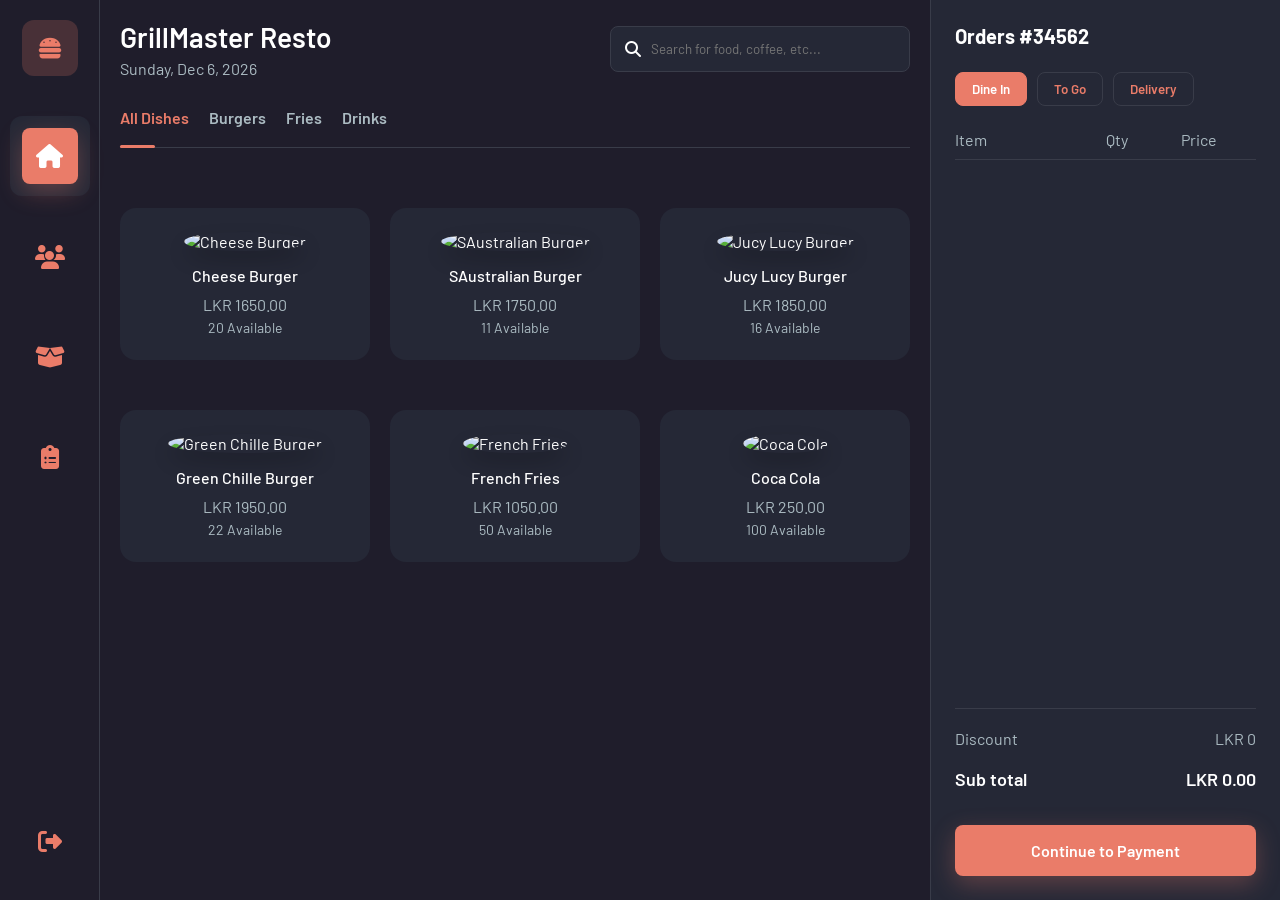
==== index.html @ 87740eab "Initial commit of the Burgershop POS System with complete HTML structure, JavaScript functionality f" ====
<!DOCTYPE html>
<html lang="en">
<head>
    <meta charset="UTF-8">
    <meta name="viewport" content="width=device-width, initial-scale=1.0">
    <title>GrillMaster POS</title>
    <link rel="stylesheet" href="styles.css">
    <link href="https://fonts.googleapis.com/css2?family=Barlow:wght@400;500;600;700&display=swap" rel="stylesheet">
    <link rel="stylesheet" href="https://cdnjs.cloudflare.com/ajax/libs/font-awesome/6.4.0/css/all.min.css">
</head>
<body>
    <div class="container">
        <!-- Sidebar Navigation -->
        <aside class="sidebar">
            <div class="logo">
                <i class="fa-solid fa-burger"></i>
            </div>
            <nav>
                <ul>
                    <li class="active" onclick="showSection('pos')">
                        <a href="#"><i class="fa-solid fa-house"></i></a>
                    </li>
                    <li onclick="showSection('customers')">
                        <a href="#"><i class="fa-solid fa-users"></i></a>
                    </li>
                    <li onclick="showSection('products')">
                        <a href="#"><i class="fa-solid fa-box-open"></i></a>
                    </li>
                    <li onclick="showSection('orders')">
                        <a href="#"><i class="fa-solid fa-clipboard-list"></i></a>
                    </li>
                </ul>
            </nav>
            <div class="logout">
                <a href="#"><i class="fa-solid fa-right-from-bracket"></i></a>
            </div>
        </aside>

        <!-- Main Content -->
        <main class="main-content">
            <!-- POS Section -->
            <section id="pos-section" class="section active">
                <header>
                    <div class="header-title">
                        <h1>GrillMaster Resto</h1>
                        <p id="current-date">Tuesday, 2 Feb 2021</p>
                    </div>
                    <div class="search-bar">
                        <i class="fa-solid fa-magnifying-glass"></i>
                        <input type="text" placeholder="Search for food, coffee, etc..." id="search-product">
                    </div>
                </header>

                <div class="categories">
                    <button class="category-btn active" onclick="filterProducts('all')">All Dishes</button>
                    <button class="category-btn" onclick="filterProducts('Burger')">Burgers</button>
                    <button class="category-btn" onclick="filterProducts('Fries')">Fries</button>
                    <button class="category-btn" onclick="filterProducts('Drink')">Drinks</button>
                </div>

                <div class="product-grid" id="product-list"></div>
            </section>

            <!-- Customers Section -->
            <section id="customers-section" class="section">
                <header>
                    <h1>Customer Management</h1>
                    <button class="btn-primary" onclick="openAddCustomerModal()"><i class="fa-solid fa-plus"></i> Add Customer</button>
                </header>
                <div class="table-container">
                    <table id="customer-table">
                        <thead>
                            <tr>
                                <th>ID</th>
                                <th>Name</th>
                                <th>Phone</th>
                                <th>Email</th>
                                <th>Actions</th>
                            </tr>
                        </thead>
                        <tbody></tbody>
                    </table>
                </div>
            </section>

            <!-- Products Management Section -->
            <section id="products-section" class="section">
                <header>
                    <h1>Product Management</h1>
                    <button class="btn-primary" onclick="openAddProductModal()"><i class="fa-solid fa-plus"></i> Add Product</button>
                </header>
                <div class="table-container">
                    <table id="product-table">
                        <thead>
                            <tr>
                                <th>ID</th>
                                <th>Image</th>
                                <th>Name</th>
                                <th>Category</th>
                                <th>Price</th>
                                <th>Actions</th>
                            </tr>
                        </thead>
                        <tbody>
                            <!-- Product rows -->
                        </tbody>
                    </table>
                </div>
            </section>

            <!-- Orders Management Section -->
            <section id="orders-section" class="section">
                <header>
                    <h1>Order History</h1>
                </header>
                <div class="table-container">
                    <table id="order-table">
                        <thead>
                            <tr>
                                <th>Order ID</th>
                                <th>Customer</th>
                                <th>Total</th>
                                <th>Date</th>
                                <th>Items</th>
                                <th>Actions</th>
                            </tr>
                        </thead>
                        <tbody></tbody>
                    </table>
                </div>
            </section>
        </main>

        <!-- Right Sidebar (Cart) -->
        <aside class="cart-sidebar">
            <div class="cart-header">
                <h2>Orders #<span id="order-id-display">34562</span></h2>
                <div class="order-type-buttons">
                    <button class="type-btn active">Dine In</button>
                    <button class="type-btn">To Go</button>
                    <button class="type-btn">Delivery</button>
                </div>
            </div>

            <div class="cart-items-header">
                <span>Item</span>
                <span>Qty</span>
                <span>Price</span>
            </div>

            <div class="cart-items" id="cart-items-container"></div>

            <div class="cart-footer">
                <div class="summary-row">
                    <span>Discount</span>
                    <span>LKR 0</span>
                </div>
                <div class="summary-row total">
                    <span>Sub total</span>
                    <span id="cart-total">LKR 0.00</span>
                </div>
                <button class="btn-payment" onclick="processPayment()">Continue to Payment</button>
            </div>
        </aside>
    </div>

    <!-- Modals -->
    <!-- Customer Modal -->
    <div id="customer-modal" class="modal">
        <div class="modal-content">
            <span class="close" onclick="closeModal('customer-modal')">&times;</span>
            <h2 id="customer-modal-title">Add Customer</h2>
            <form id="customer-form">
                <input type="hidden" id="customer-id">
                <div class="form-group">
                    <label>Name</label>
                    <input type="text" id="customer-name" required>
                </div>
                <div class="form-group">
                    <label>Phone</label>
                    <input type="text" id="customer-phone" required>
                </div>
                <div class="form-group">
                    <label>Email</label>
                    <input type="email" id="customer-email">
                </div>
                <button type="submit" class="btn-primary">Save</button>
            </form>
        </div>
    </div>

    <!-- Product Modal -->
    <div id="product-modal" class="modal">
        <div class="modal-content">
            <span class="close" onclick="closeModal('product-modal')">&times;</span>
            <h2 id="product-modal-title">Add Product</h2>
            <form id="product-form">
                <input type="hidden" id="product-id">
                <div class="form-group">
                    <label>Name</label>
                    <input type="text" id="product-name" required>
                </div>
                <div class="form-group">
                    <label>Category</label>
                    <select id="product-category" required>
                        <option value="Burger">Burger</option>
                        <option value="Fries">Fries</option>
                        <option value="Drink">Drink</option>
                    </select>
                </div>
                <div class="form-group">
                    <label>Price</label>
                    <input type="number" step="0.01" id="product-price" required>
                </div>
                <div class="form-group">
                    <label>Stock Quantity</label>
                    <input type="number" id="product-stock" required>
                </div>
                <div class="form-group">
                    <label>Image URL</label>
                    <input type="text" id="product-image" placeholder="https://example.com/image.png">
                </div>
                <button type="submit" class="btn-primary">Save</button>
            </form>
        </div>
    </div>

    <script src="script.js"></script>
</body>
</html>
---- styles.css ----
:root {
    --bg-color: #1f1d2b;
    --panel-color: #252836;
    --accent-color: #ea7c69;
    --text-color: #ffffff;
    --text-secondary: #abbbc2;
    --border-color: #393c49;
    --success-color: #50d1aa;
    --danger-color: #ff7ca3;
}

* {
    margin: 0;
    padding: 0;
    box-sizing: border-box;
    font-family: 'Barlow', sans-serif;
}

body {
    background-color: var(--bg-color);
    color: var(--text-color);
    height: 100vh;
    overflow: hidden;
}

.container {
    display: grid;
    grid-template-columns: 100px 1fr 350px;
    height: 100vh;
}

/* Sidebar Navigation */
.sidebar {
    background-color: var(--bg-color);
    display: flex;
    flex-direction: column;
    align-items: center;
    padding: 20px 0;
    border-right: 1px solid var(--border-color);
}

.sidebar .logo {
    background-color: rgba(234, 124, 105, 0.2);
    color: var(--accent-color);
    width: 56px;
    height: 56px;
    border-radius: 12px;
    display: flex;
    justify-content: center;
    align-items: center;
    font-size: 24px;
    margin-bottom: 40px;
}

.sidebar nav ul {
    list-style: none;
    display: flex;
    flex-direction: column;
    gap: 20px;
}

.sidebar nav li {
    width: 80px;
    height: 80px;
    display: flex;
    justify-content: center;
    align-items: center;
    border-radius: 12px;
    cursor: pointer;
    transition: all 0.3s ease;
}

.sidebar nav li a {
    color: var(--accent-color);
    font-size: 24px;
    text-decoration: none;
}

.sidebar nav li.active {
    background-color: var(--panel-color);
}

.sidebar nav li.active a {
    color: #fff;
    background-color: var(--accent-color);
    width: 56px;
    height: 56px;
    display: flex;
    justify-content: center;
    align-items: center;
    border-radius: 8px;
    box-shadow: 0px 8px 24px rgba(234, 124, 105, 0.3);
}

.sidebar .logout {
    margin-top: auto;
    width: 80px;
    height: 80px;
    display: flex;
    justify-content: center;
    align-items: center;
}

.sidebar .logout a {
    color: var(--accent-color);
    font-size: 24px;
}

/* Main Content */
.main-content {
    padding: 20px;
    overflow-y: auto;
}

.section {
    display: none;
}

.section.active {
    display: block;
}

header {
    display: flex;
    justify-content: space-between;
    align-items: center;
    margin-bottom: 30px;
}

.header-title h1 {
    font-size: 28px;
    font-weight: 600;
}

.header-title p {
    color: var(--text-secondary);
    font-size: 16px;
    margin-top: 5px;
}

.search-bar {
    background-color: var(--panel-color);
    padding: 14px;
    border-radius: 8px;
    display: flex;
    align-items: center;
    width: 300px;
    border: 1px solid var(--border-color);
}

.search-bar i {
    color: var(--text-color);
    margin-right: 10px;
}

.search-bar input {
    background: transparent;
    border: none;
    color: var(--text-color);
    width: 100%;
    outline: none;
}

/* Categories */
.categories {
    display: flex;
    gap: 20px;
    margin-bottom: 30px;
    border-bottom: 1px solid var(--border-color);
    padding-bottom: 10px;
}

.category-btn {
    background: transparent;
    border: none;
    color: var(--text-secondary);
    font-size: 16px;
    font-weight: 600;
    cursor: pointer;
    padding-bottom: 10px;
    position: relative;
}

.category-btn.active {
    color: var(--accent-color);
}

.category-btn.active::after {
    content: '';
    position: absolute;
    bottom: -11px;
    left: 0;
    width: 50%;
    height: 3px;
    background-color: var(--accent-color);
    border-radius: 2px;
}

/* Product Grid */
.product-grid {
    display: grid;
    grid-template-columns: repeat(auto-fill, minmax(200px, 1fr));
    gap: 20px;
}

.product-card {
    background-color: var(--panel-color);
    border-radius: 16px;
    padding: 24px;
    text-align: center;
    cursor: pointer;
    transition: transform 0.2s;
    position: relative;
    margin-top: 30px;
}

.product-card:hover {
    transform: translateY(-5px);
}

.product-card img {
    width: 130px;
    height: 130px;
    border-radius: 50%;
    object-fit: cover;
    margin-top: -60px;
    margin-bottom: 15px;
    box-shadow: 0 10px 20px rgba(0,0,0,0.2);
}

.product-card h3 {
    font-size: 16px;
    margin-bottom: 10px;
    font-weight: 500;
}

.product-card .price {
    font-size: 16px;
    color: var(--text-secondary);
    margin-bottom: 5px;
}

.product-card .stock {
    font-size: 14px;
    color: var(--text-secondary);
}

/* Cart Sidebar */
.cart-sidebar {
    background-color: var(--panel-color);
    padding: 24px;
    display: flex;
    flex-direction: column;
    border-left: 1px solid var(--border-color);
}

.cart-header h2 {
    font-size: 20px;
    margin-bottom: 24px;
}

.order-type-buttons {
    display: flex;
    gap: 10px;
    margin-bottom: 24px;
}

.type-btn {
    background: transparent;
    border: 1px solid var(--border-color);
    color: var(--accent-color);
    padding: 8px 16px;
    border-radius: 8px;
    cursor: pointer;
    font-weight: 600;
}

.type-btn.active {
    background-color: var(--accent-color);
    color: #fff;
    border-color: var(--accent-color);
}

.cart-items-header {
    display: grid;
    grid-template-columns: 2fr 1fr 1fr;
    color: var(--text-secondary);
    font-size: 16px;
    margin-bottom: 20px;
    padding-bottom: 10px;
    border-bottom: 1px solid var(--border-color);
}

.cart-items {
    flex: 1;
    overflow-y: auto;
    display: flex;
    flex-direction: column;
    gap: 20px;
}

.cart-item {
    display: grid;
    grid-template-columns: 2fr 1fr 1fr;
    align-items: center;
}

.cart-item-info {
    display: flex;
    flex-direction: column;
    gap: 5px;
}

.cart-item-name {
    font-size: 14px;
    font-weight: 500;
    white-space: nowrap;
    overflow: hidden;
    text-overflow: ellipsis;
    max-width: 120px;
}

.cart-item-price {
    color: var(--text-secondary);
    font-size: 12px;
}

.cart-item-qty {
    display: flex;
    align-items: center;
    gap: 10px;
}

.qty-btn {
    background-color: var(--border-color);
    border: none;
    color: var(--text-color);
    width: 24px;
    height: 24px;
    border-radius: 4px;
    cursor: pointer;
    display: flex;
    justify-content: center;
    align-items: center;
}

.cart-item-total {
    text-align: right;
    font-weight: 500;
}

.cart-item-remove {
    grid-column: 1 / -1;
    margin-top: 10px;
    background: transparent;
    border: 1px solid var(--danger-color);
    color: var(--danger-color);
    padding: 5px;
    border-radius: 4px;
    cursor: pointer;
    width: 100%;
    display: flex;
    justify-content: center;
    align-items: center;
    gap: 5px;
}

.cart-footer {
    margin-top: auto;
    padding-top: 20px;
    border-top: 1px solid var(--border-color);
}

.summary-row {
    display: flex;
    justify-content: space-between;
    margin-bottom: 15px;
    color: var(--text-secondary);
}

.summary-row.total {
    color: var(--text-color);
    font-size: 18px;
    font-weight: 600;
    margin-top: 20px;
}

.btn-payment {
    width: 100%;
    background-color: var(--accent-color);
    color: #fff;
    border: none;
    padding: 16px;
    border-radius: 8px;
    font-size: 16px;
    font-weight: 600;
    cursor: pointer;
    box-shadow: 0 8px 24px rgba(234, 124, 105, 0.3);
    margin-top: 20px;
}

/* Tables */
.table-container {
    background-color: var(--panel-color);
    border-radius: 16px;
    padding: 20px;
    overflow-x: auto;
}

table {
    width: 100%;
    border-collapse: collapse;
    color: var(--text-color);
}

th, td {
    padding: 15px;
    text-align: left;
    border-bottom: 1px solid var(--border-color);
}

th {
    color: var(--text-secondary);
    font-weight: 500;
}

.btn-primary {
    background-color: var(--accent-color);
    color: #fff;
    border: none;
    padding: 10px 20px;
    border-radius: 8px;
    cursor: pointer;
    font-weight: 500;
}

.btn-icon {
    background: transparent;
    border: 1px solid var(--border-color);
    color: var(--text-color);
    width: 32px;
    height: 32px;
    border-radius: 8px;
    cursor: pointer;
    margin-right: 5px;
}

.btn-icon.delete {
    color: var(--danger-color);
    border-color: var(--danger-color);
}

/* Modal */
.modal {
    display: none;
    position: fixed;
    z-index: 100;
    left: 0;
    top: 0;
    width: 100%;
    height: 100%;
    background-color: rgba(0,0,0,0.7);
}

.modal-content {
    background-color: var(--panel-color);
    margin: 10% auto;
    padding: 30px;
    border-radius: 16px;
    width: 400px;
    position: relative;
}

.close {
    position: absolute;
    right: 20px;
    top: 20px;
    color: var(--text-secondary);
    font-size: 28px;
    font-weight: bold;
    cursor: pointer;
}

.form-group {
    margin-bottom: 20px;
}

.form-group label {
    display: block;
    margin-bottom: 8px;
    color: var(--text-secondary);
}

.form-group input, .form-group select {
    width: 100%;
    padding: 12px;
    background-color: var(--bg-color);
    border: 1px solid var(--border-color);
    border-radius: 8px;
    color: var(--text-color);
    outline: none;
}

/* Scrollbar */
::-webkit-scrollbar {
    width: 6px;
}

::-webkit-scrollbar-track {
    background: var(--bg-color);
}

::-webkit-scrollbar-thumb {
    background: var(--border-color);
    border-radius: 3px;
}
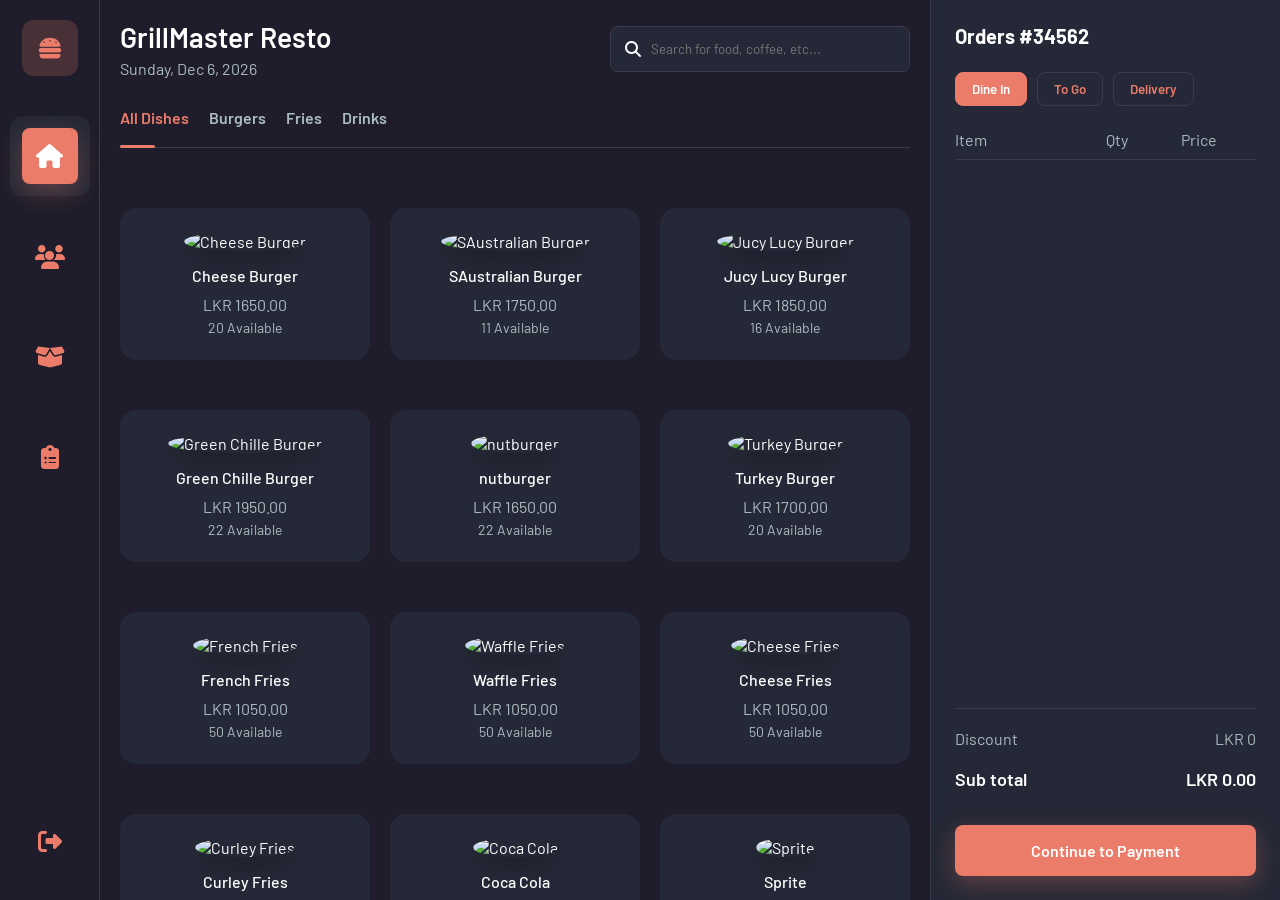
==== commit 081bff44: "Add order details modal and enhance order data structure with itemized details" ====
--- a/index.html
+++ b/index.html
@@ -38,6 +38,12 @@
 
         <!-- Main Content -->
         <main class="main-content">
+            <!-- Mobile Cart Toggle -->
+            <button class="mobile-cart-toggle" onclick="toggleCart()">
+                <i class="fa-solid fa-cart-shopping"></i>
+                <span id="cart-count-badge">0</span>
+            </button>
+
             <!-- POS Section -->
             <section id="pos-section" class="section active">
                 <header>
@@ -225,6 +231,17 @@
         </div>
     </div>
 
+    <!-- Order Details Modal -->
+    <div id="order-modal" class="modal">
+        <div class="modal-content">
+            <span class="close" onclick="closeModal('order-modal')">&times;</span>
+            <h2>Order Details</h2>
+            <div id="order-details-content">
+                <!-- Details will be populated by JS -->
+            </div>
+        </div>
+    </div>
+
     <script src="script.js"></script>
 </body>
 </html>
--- a/styles.css
+++ b/styles.css
@@ -29,7 +29,6 @@
     height: 100vh;
 }
 
-/* Sidebar Navigation */
 .sidebar {
     background-color: var(--bg-color);
     display: flex;
@@ -106,7 +105,6 @@
     font-size: 24px;
 }
 
-/* Main Content */
 .main-content {
     padding: 20px;
     overflow-y: auto;
@@ -448,6 +446,22 @@
 .btn-icon.delete {
     color: var(--danger-color);
     border-color: var(--danger-color);
+}
+
+.btn-view {
+    background: transparent;
+    border: 1px solid var(--accent-color);
+    color: var(--accent-color);
+    padding: 6px 12px;
+    border-radius: 8px;
+    cursor: pointer;
+    font-weight: 500;
+    transition: all 0.3s ease;
+}
+
+.btn-view:hover {
+    background-color: var(--accent-color);
+    color: #fff;
 }
 
 /* Modal */
@@ -464,11 +478,14 @@
 
 .modal-content {
     background-color: var(--panel-color);
-    margin: 10% auto;
+    margin: 5% auto;
     padding: 30px;
     border-radius: 16px;
-    width: 400px;
+    width: 90%;
+    max-width: 400px;
     position: relative;
+    max-height: 90vh;
+    overflow-y: auto;
 }
 
 .close {
@@ -514,3 +531,192 @@
     background: var(--border-color);
     border-radius: 3px;
 }
+
+/* Mobile Cart Toggle Button (Default Hidden) */
+.mobile-cart-toggle {
+    display: none;
+}
+
+/* Responsive Design */
+@media screen and (max-width: 1024px) {
+    .container {
+        grid-template-columns: 80px 1fr;
+        position: relative;
+    }
+    
+    .cart-sidebar {
+        position: fixed;
+        right: -100%;
+        top: 0;
+        height: 100vh;
+        width: 100%;
+        max-width: 400px;
+        z-index: 100;
+        transition: right 0.3s ease;
+        box-shadow: -5px 0 15px rgba(0,0,0,0.5);
+    }
+    
+    .cart-sidebar.open {
+        right: 0;
+    }
+
+    /* Overlay when cart is open */
+    .cart-overlay {
+        display: none;
+        position: fixed;
+        top: 0;
+        left: 0;
+        width: 100%;
+        height: 100%;
+        background: rgba(0,0,0,0.5);
+        z-index: 99;
+    }
+    
+    .cart-overlay.open {
+        display: block;
+    }
+    
+    .mobile-cart-toggle {
+        display: flex;
+        position: fixed;
+        bottom: 30px;
+        right: 30px;
+        background-color: var(--accent-color);
+        color: white;
+        width: 60px;
+        height: 60px;
+        border-radius: 50%;
+        justify-content: center;
+        align-items: center;
+        font-size: 24px;
+        border: none;
+        box-shadow: 0 4px 12px rgba(234, 124, 105, 0.4);
+        z-index: 95;
+        cursor: pointer;
+    }
+
+    #cart-count-badge {
+        position: absolute;
+        top: 0;
+        right: 0;
+        background-color: white;
+        color: var(--accent-color);
+        font-size: 12px;
+        font-weight: bold;
+        width: 20px;
+        height: 20px;
+        border-radius: 50%;
+        display: flex;
+        justify-content: center;
+        align-items: center;
+        border: 2px solid var(--accent-color);
+    }
+}
+
+@media screen and (max-width: 768px) {
+    .container {
+        display: flex;
+        flex-direction: column-reverse;
+        height: 100vh;
+    }
+
+    /* Bottom Navigation */
+    .sidebar {
+        flex-direction: row;
+        width: 100%;
+        height: 70px;
+        padding: 0;
+        border-right: none;
+        border-top: 1px solid var(--border-color);
+        justify-content: space-around;
+        z-index: 90;
+        position: relative; /* Ensure it stays at bottom in flex layout */
+    }
+
+    .sidebar .logo, .sidebar .logout {
+        display: none;
+    }
+
+    .sidebar nav ul {
+        flex-direction: row;
+        gap: 0;
+        width: 100%;
+        justify-content: space-around;
+    }
+
+    .sidebar nav li {
+        width: auto;
+        height: auto;
+        padding: 10px;
+    }
+    
+    .sidebar nav li.active {
+        background-color: transparent;
+    }
+
+    .sidebar nav li.active a {
+        box-shadow: none;
+        transform: translateY(-5px);
+    }
+
+    /* Main Content */
+    .main-content {
+        flex: 1;
+        padding: 15px;
+        padding-bottom: 80px; /* Space for floating button */
+    }
+
+    /* Header */
+    header {
+        flex-direction: column;
+        align-items: flex-start;
+        gap: 15px;
+    }
+
+    .search-bar {
+        width: 100%;
+    }
+
+    /* Categories */
+    .categories {
+        overflow-x: auto;
+        padding-bottom: 5px;
+        white-space: nowrap;
+    }
+    
+    .category-btn {
+        margin-right: 15px;
+    }
+
+    /* Cart Sidebar Mobile Full Width */
+    .cart-sidebar {
+        width: 100%;
+        right: -100%;
+    }
+    
+    .mobile-cart-toggle {
+        bottom: 90px; /* Move up above bottom nav */
+    }
+    
+    /* Modal adjustments */
+    .modal-content {
+        width: 90%;
+        margin: 5% auto;
+        max-height: 85vh;
+    }
+    
+    .product-grid {
+        grid-template-columns: repeat(auto-fill, minmax(140px, 1fr));
+        gap: 15px;
+    }
+    
+    .product-card {
+        padding: 15px;
+    }
+    
+    .product-card img {
+        width: 100px;
+        height: 100px;
+        margin-top: -40px;
+    }
+}
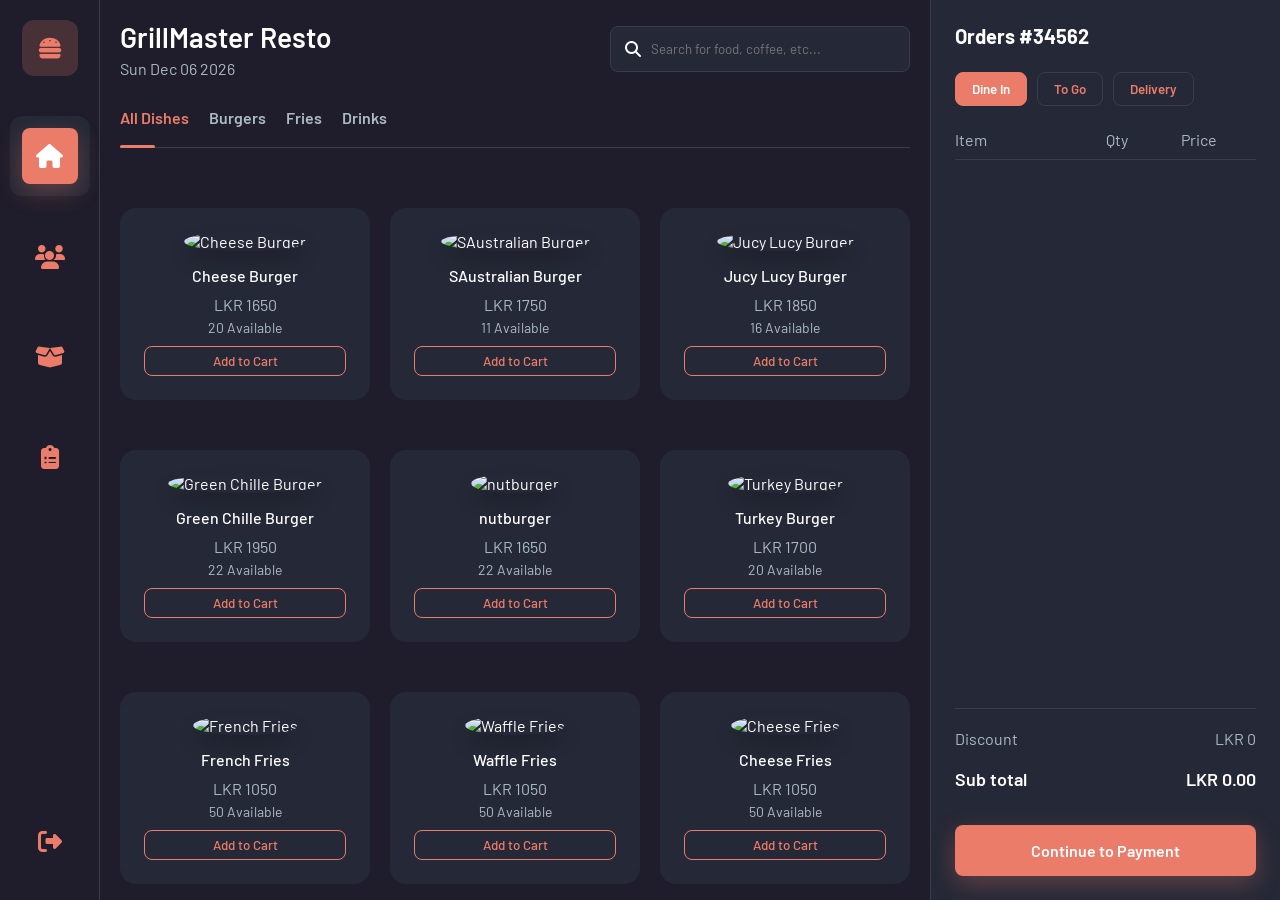
==== commit ca3a2cf6: "Add checkout modal and update payment processing logic" ====
--- a/index.html
+++ b/index.html
@@ -165,7 +165,7 @@
                     <span>Sub total</span>
                     <span id="cart-total">LKR 0.00</span>
                 </div>
-                <button class="btn-payment" onclick="processPayment()">Continue to Payment</button>
+                <button class="btn-payment" onclick="placeOrder()">Continue to Payment</button>
             </div>
         </aside>
     </div>
@@ -242,6 +242,29 @@
         </div>
     </div>
 
+    <!-- Checkout Customer Modal -->
+    <div id="checkout-modal" class="modal">
+        <div class="modal-content">
+            <span class="close" onclick="closeModal('checkout-modal')">&times;</span>
+            <h2>Customer Details</h2>
+            <form id="checkout-form">
+                <div class="form-group">
+                    <label>Name</label>
+                    <input type="text" id="checkout-name" required>
+                </div>
+                <div class="form-group">
+                    <label>Phone</label>
+                    <input type="text" id="checkout-phone" required>
+                </div>
+                <div class="form-group">
+                    <label>Email</label>
+                    <input type="email" id="checkout-email">
+                </div>
+                <button type="submit" class="btn-primary" style="width: 100%;">Confirm Order</button>
+            </form>
+        </div>
+    </div>
+
     <script src="script.js"></script>
 </body>
 </html>
--- a/styles.css
+++ b/styles.css
@@ -630,7 +630,7 @@
         border-top: 1px solid var(--border-color);
         justify-content: space-around;
         z-index: 90;
-        position: relative; /* Ensure it stays at bottom in flex layout */
+        position: relative;
     }
 
     .sidebar .logo, .sidebar .logout {
@@ -663,7 +663,7 @@
     .main-content {
         flex: 1;
         padding: 15px;
-        padding-bottom: 80px; /* Space for floating button */
+        padding-bottom: 80px;
     }
 
     /* Header */
@@ -695,7 +695,7 @@
     }
     
     .mobile-cart-toggle {
-        bottom: 90px; /* Move up above bottom nav */
+        bottom: 90px;
     }
     
     /* Modal adjustments */
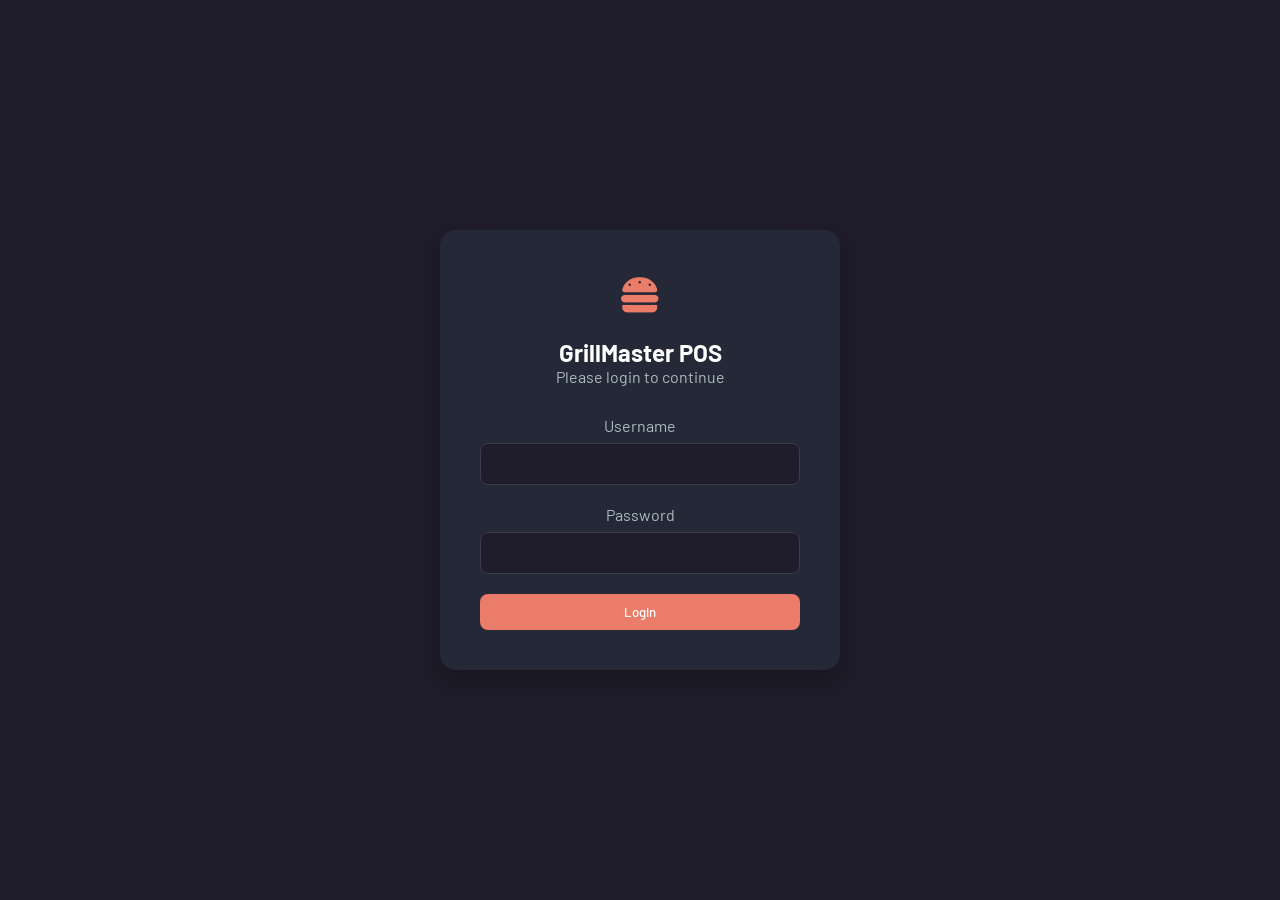
==== commit b058926b: "Add customer, dashboard, orders, POS, products, and users pages with navigation and modals; implemen" ====
--- a/index.html
+++ b/index.html
@@ -3,264 +3,30 @@
 <head>
     <meta charset="UTF-8">
     <meta name="viewport" content="width=device-width, initial-scale=1.0">
-    <title>GrillMaster POS</title>
+    <title>GrillMaster POS - Login</title>
     <link rel="stylesheet" href="styles.css">
     <link href="https://fonts.googleapis.com/css2?family=Barlow:wght@400;500;600;700&display=swap" rel="stylesheet">
     <link rel="stylesheet" href="https://cdnjs.cloudflare.com/ajax/libs/font-awesome/6.4.0/css/all.min.css">
 </head>
 <body>
-    <div class="container">
-        <!-- Sidebar Navigation -->
-        <aside class="sidebar">
-            <div class="logo">
+    <!-- Login Page Content -->
+    <div id="login-overlay" style="display: flex;">
+        <div class="login-box">
+            <div class="logo" style="margin-bottom: 20px; color: #ea7c69; font-size: 40px;">
                 <i class="fa-solid fa-burger"></i>
             </div>
-            <nav>
-                <ul>
-                    <li class="active" onclick="showSection('pos')">
-                        <a href="#"><i class="fa-solid fa-house"></i></a>
-                    </li>
-                    <li onclick="showSection('customers')">
-                        <a href="#"><i class="fa-solid fa-users"></i></a>
-                    </li>
-                    <li onclick="showSection('products')">
-                        <a href="#"><i class="fa-solid fa-box-open"></i></a>
-                    </li>
-                    <li onclick="showSection('orders')">
-                        <a href="#"><i class="fa-solid fa-clipboard-list"></i></a>
-                    </li>
-                </ul>
-            </nav>
-            <div class="logout">
-                <a href="#"><i class="fa-solid fa-right-from-bracket"></i></a>
-            </div>
-        </aside>
-
-        <!-- Main Content -->
-        <main class="main-content">
-            <!-- Mobile Cart Toggle -->
-            <button class="mobile-cart-toggle" onclick="toggleCart()">
-                <i class="fa-solid fa-cart-shopping"></i>
-                <span id="cart-count-badge">0</span>
-            </button>
-
-            <!-- POS Section -->
-            <section id="pos-section" class="section active">
-                <header>
-                    <div class="header-title">
-                        <h1>GrillMaster Resto</h1>
-                        <p id="current-date">Tuesday, 2 Feb 2021</p>
-                    </div>
-                    <div class="search-bar">
-                        <i class="fa-solid fa-magnifying-glass"></i>
-                        <input type="text" placeholder="Search for food, coffee, etc..." id="search-product">
-                    </div>
-                </header>
-
-                <div class="categories">
-                    <button class="category-btn active" onclick="filterProducts('all')">All Dishes</button>
-                    <button class="category-btn" onclick="filterProducts('Burger')">Burgers</button>
-                    <button class="category-btn" onclick="filterProducts('Fries')">Fries</button>
-                    <button class="category-btn" onclick="filterProducts('Drink')">Drinks</button>
-                </div>
-
-                <div class="product-grid" id="product-list"></div>
-            </section>
-
-            <!-- Customers Section -->
-            <section id="customers-section" class="section">
-                <header>
-                    <h1>Customer Management</h1>
-                    <button class="btn-primary" onclick="openAddCustomerModal()"><i class="fa-solid fa-plus"></i> Add Customer</button>
-                </header>
-                <div class="table-container">
-                    <table id="customer-table">
-                        <thead>
-                            <tr>
-                                <th>ID</th>
-                                <th>Name</th>
-                                <th>Phone</th>
-                                <th>Email</th>
-                                <th>Actions</th>
-                            </tr>
-                        </thead>
-                        <tbody></tbody>
-                    </table>
-                </div>
-            </section>
-
-            <!-- Products Management Section -->
-            <section id="products-section" class="section">
-                <header>
-                    <h1>Product Management</h1>
-                    <button class="btn-primary" onclick="openAddProductModal()"><i class="fa-solid fa-plus"></i> Add Product</button>
-                </header>
-                <div class="table-container">
-                    <table id="product-table">
-                        <thead>
-                            <tr>
-                                <th>ID</th>
-                                <th>Image</th>
-                                <th>Name</th>
-                                <th>Category</th>
-                                <th>Price</th>
-                                <th>Actions</th>
-                            </tr>
-                        </thead>
-                        <tbody>
-                            <!-- Product rows -->
-                        </tbody>
-                    </table>
-                </div>
-            </section>
-
-            <!-- Orders Management Section -->
-            <section id="orders-section" class="section">
-                <header>
-                    <h1>Order History</h1>
-                </header>
-                <div class="table-container">
-                    <table id="order-table">
-                        <thead>
-                            <tr>
-                                <th>Order ID</th>
-                                <th>Customer</th>
-                                <th>Total</th>
-                                <th>Date</th>
-                                <th>Items</th>
-                                <th>Actions</th>
-                            </tr>
-                        </thead>
-                        <tbody></tbody>
-                    </table>
-                </div>
-            </section>
-        </main>
-
-        <!-- Right Sidebar (Cart) -->
-        <aside class="cart-sidebar">
-            <div class="cart-header">
-                <h2>Orders #<span id="order-id-display">34562</span></h2>
-                <div class="order-type-buttons">
-                    <button class="type-btn active">Dine In</button>
-                    <button class="type-btn">To Go</button>
-                    <button class="type-btn">Delivery</button>
-                </div>
-            </div>
-
-            <div class="cart-items-header">
-                <span>Item</span>
-                <span>Qty</span>
-                <span>Price</span>
-            </div>
-
-            <div class="cart-items" id="cart-items-container"></div>
-
-            <div class="cart-footer">
-                <div class="summary-row">
-                    <span>Discount</span>
-                    <span>LKR 0</span>
-                </div>
-                <div class="summary-row total">
-                    <span>Sub total</span>
-                    <span id="cart-total">LKR 0.00</span>
-                </div>
-                <button class="btn-payment" onclick="placeOrder()">Continue to Payment</button>
-            </div>
-        </aside>
-    </div>
-
-    <!-- Modals -->
-    <!-- Customer Modal -->
-    <div id="customer-modal" class="modal">
-        <div class="modal-content">
-            <span class="close" onclick="closeModal('customer-modal')">&times;</span>
-            <h2 id="customer-modal-title">Add Customer</h2>
-            <form id="customer-form">
-                <input type="hidden" id="customer-id">
+            <h2>GrillMaster POS</h2>
+            <p style="color: #abbbc2; margin-bottom: 30px;">Please login to continue</p>
+            <form id="login-form">
                 <div class="form-group">
-                    <label>Name</label>
-                    <input type="text" id="customer-name" required>
+                    <label>Username</label>
+                    <input type="text" id="login-username" required>
                 </div>
                 <div class="form-group">
-                    <label>Phone</label>
-                    <input type="text" id="customer-phone" required>
+                    <label>Password</label>
+                    <input type="password" id="login-password" required>
                 </div>
-                <div class="form-group">
-                    <label>Email</label>
-                    <input type="email" id="customer-email">
-                </div>
-                <button type="submit" class="btn-primary">Save</button>
-            </form>
-        </div>
-    </div>
-
-    <!-- Product Modal -->
-    <div id="product-modal" class="modal">
-        <div class="modal-content">
-            <span class="close" onclick="closeModal('product-modal')">&times;</span>
-            <h2 id="product-modal-title">Add Product</h2>
-            <form id="product-form">
-                <input type="hidden" id="product-id">
-                <div class="form-group">
-                    <label>Name</label>
-                    <input type="text" id="product-name" required>
-                </div>
-                <div class="form-group">
-                    <label>Category</label>
-                    <select id="product-category" required>
-                        <option value="Burger">Burger</option>
-                        <option value="Fries">Fries</option>
-                        <option value="Drink">Drink</option>
-                    </select>
-                </div>
-                <div class="form-group">
-                    <label>Price</label>
-                    <input type="number" step="0.01" id="product-price" required>
-                </div>
-                <div class="form-group">
-                    <label>Stock Quantity</label>
-                    <input type="number" id="product-stock" required>
-                </div>
-                <div class="form-group">
-                    <label>Image URL</label>
-                    <input type="text" id="product-image" placeholder="https://example.com/image.png">
-                </div>
-                <button type="submit" class="btn-primary">Save</button>
-            </form>
-        </div>
-    </div>
-
-    <!-- Order Details Modal -->
-    <div id="order-modal" class="modal">
-        <div class="modal-content">
-            <span class="close" onclick="closeModal('order-modal')">&times;</span>
-            <h2>Order Details</h2>
-            <div id="order-details-content">
-                <!-- Details will be populated by JS -->
-            </div>
-        </div>
-    </div>
-
-    <!-- Checkout Customer Modal -->
-    <div id="checkout-modal" class="modal">
-        <div class="modal-content">
-            <span class="close" onclick="closeModal('checkout-modal')">&times;</span>
-            <h2>Customer Details</h2>
-            <form id="checkout-form">
-                <div class="form-group">
-                    <label>Name</label>
-                    <input type="text" id="checkout-name" required>
-                </div>
-                <div class="form-group">
-                    <label>Phone</label>
-                    <input type="text" id="checkout-phone" required>
-                </div>
-                <div class="form-group">
-                    <label>Email</label>
-                    <input type="email" id="checkout-email">
-                </div>
-                <button type="submit" class="btn-primary" style="width: 100%;">Confirm Order</button>
+                <button type="submit" class="btn-primary" style="width: 100%;">Login</button>
             </form>
         </div>
     </div>
--- a/styles.css
+++ b/styles.css
@@ -21,6 +21,30 @@
     color: var(--text-color);
     height: 100vh;
     overflow: hidden;
+}
+
+/* Login Overlay */
+#login-overlay {
+    position: fixed;
+    top: 0;
+    left: 0;
+    width: 100%;
+    height: 100%;
+    background-color: var(--bg-color);
+    z-index: 1000;
+    display: flex;
+    justify-content: center;
+    align-items: center;
+}
+
+.login-box {
+    background-color: var(--panel-color);
+    padding: 40px;
+    border-radius: 16px;
+    width: 100%;
+    max-width: 400px;
+    text-align: center;
+    box-shadow: 0 10px 30px rgba(0,0,0,0.3);
 }
 
 .container {
